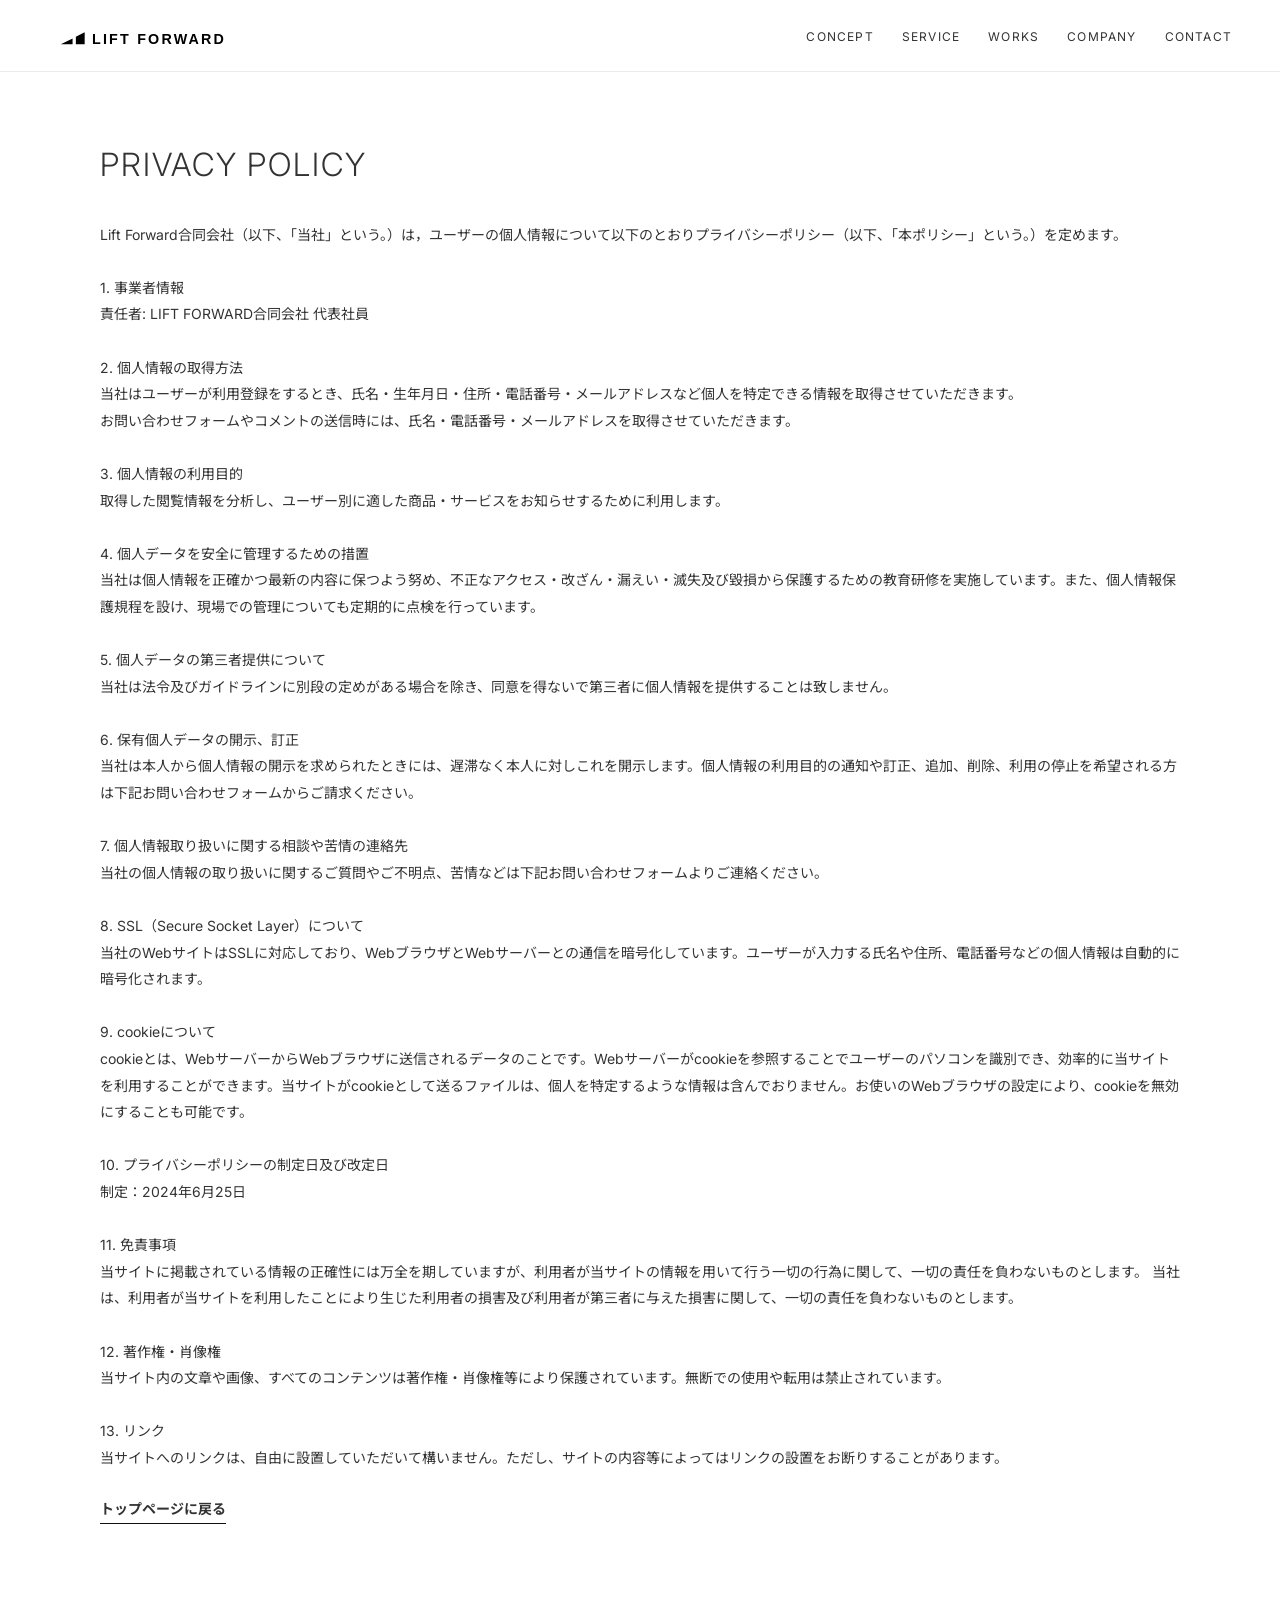
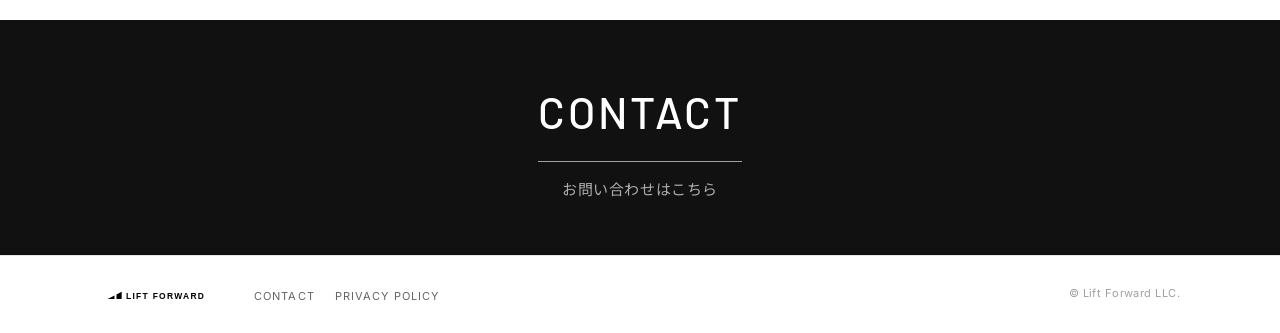
==== privacy.html @ ae910fff "initial commit" ====
<!DOCTYPE html>
<html lang="ja">

<head>
  <meta charset="UTF-8">
  <meta http-equiv="X-UA-Compatible" content="IE=edge">
  <meta name="viewport" content="width=device-width, initial-scale=1.0">
  <title>プライバシーポリシー | Lift Forward</title>
  <link rel="icon" href="/favicon.ico" type="image/x-icon">
  <link rel="shortcut icon" href="/favicon.ico" type="image/x-icon">
  <link rel="preconnect" href="https://fonts.googleapis.com">
  <link rel="preconnect" href="https://fonts.gstatic.com" crossorigin>
  <link href="https://fonts.googleapis.com/css2?family=Barlow:wght@500;600&family=Inter:wght@400&family=Noto+Sans+JP:wght@400;700&display=swap" rel="stylesheet">
  <link rel="stylesheet" href="/css/style.css">
  <script src="/js/script.js"></script>
</head>

<body>
  <header class="header fade-in">
    <a class="header__logo" href="/">
      <img src="/img/logo.svg" alt="Lift Forward">
    </a>
    <span class="header__menu-btn"></span>
    <nav class="header__menu">
      <ul class="header__menu-list">
        <li class="header__menu-item">
          <a href="/#concept">CONCEPT</a>
        </li>
        <li class="header__menu-item">
          <a href="/#service">SERVICE</a>
        </li>
        <li class="header__menu-item">
          <a href="/#works">WORKS</a>
        </li>
        <li class="header__menu-item">
          <a href="/#company">COMPANY</a>
        </li>
        <li class="header__menu-item">
          <a href="https://share.hsforms.com/1t3qfGLi1QRy1oQM1KG4_0g597ad" target="_blank" rel="noopener noreferrer">CONTACT</a>
        </li>
      </ul>
    </nav>
  </header>

  <main>
    <div class="privacy">
      <h1 class="privacy__heading">PRIVACY POLICY</h1>
      <p class="privacy__text">
        Lift Forward合同会社（以下、「当社」という。）は，ユーザーの個人情報について以下のとおりプライバシーポリシー（以下、「本ポリシー」という。）を定めます。<br><br>

        1. 事業者情報<br>
        責任者: LIFT FORWARD合同会社 代表社員<br><br>

        2. 個人情報の取得方法<br>
        当社はユーザーが利用登録をするとき、氏名・生年月日・住所・電話番号・メールアドレスなど個人を特定できる情報を取得させていただきます。<br>
        お問い合わせフォームやコメントの送信時には、氏名・電話番号・メールアドレスを取得させていただきます。<br><br>

        3. 個人情報の利用目的<br>
        取得した閲覧情報を分析し、ユーザー別に適した商品・サービスをお知らせするために利用します。<br><br>

        4. 個人データを安全に管理するための措置<br>
        当社は個人情報を正確かつ最新の内容に保つよう努め、不正なアクセス・改ざん・漏えい・滅失及び毀損から保護するための教育研修を実施しています。また、個人情報保護規程を設け、現場での管理についても定期的に点検を行っています。<br><br>

        5. 個人データの第三者提供について<br>
        当社は法令及びガイドラインに別段の定めがある場合を除き、同意を得ないで第三者に個人情報を提供することは致しません。<br><br>

        6. 保有個人データの開示、訂正<br>
        当社は本人から個人情報の開示を求められたときには、遅滞なく本人に対しこれを開示します。個人情報の利用目的の通知や訂正、追加、削除、利用の停止を希望される方は下記お問い合わせフォームからご請求ください。<br><br>

        7. 個人情報取り扱いに関する相談や苦情の連絡先<br>
        当社の個人情報の取り扱いに関するご質問やご不明点、苦情などは下記お問い合わせフォームよりご連絡ください。<br><br>

        8. SSL（Secure Socket Layer）について<br>
        当社のWebサイトはSSLに対応しており、WebブラウザとWebサーバーとの通信を暗号化しています。ユーザーが入力する氏名や住所、電話番号などの個人情報は自動的に暗号化されます。<br><br>

        9. cookieについて<br>
        cookieとは、WebサーバーからWebブラウザに送信されるデータのことです。Webサーバーがcookieを参照することでユーザーのパソコンを識別でき、効率的に当サイトを利用することができます。当サイトがcookieとして送るファイルは、個人を特定するような情報は含んでおりません。お使いのWebブラウザの設定により、cookieを無効にすることも可能です。<br><br>

        10. プライバシーポリシーの制定日及び改定日<br>
        制定：2024年6月25日<br><br>

        11. 免責事項<br>
        当サイトに掲載されている情報の正確性には万全を期していますが、利用者が当サイトの情報を用いて行う一切の行為に関して、一切の責任を負わないものとします。
        当社は、利用者が当サイトを利用したことにより生じた利用者の損害及び利用者が第三者に与えた損害に関して、一切の責任を負わないものとします。<br><br>

        12. 著作権・肖像権<br>
        当サイト内の文章や画像、すべてのコンテンツは著作権・肖像権等により保護されています。無断での使用や転用は禁止されています。<br><br>

        13. リンク<br>
        当サイトへのリンクは、自由に設置していただいて構いません。ただし、サイトの内容等によってはリンクの設置をお断りすることがあります。
      </p>
      <a href="/" class="privacy__link">トップページに戻る</a>
    </div>

    <section id="contact" class="contact fade-in">
      <a href="https://share.hsforms.com/1t3qfGLi1QRy1oQM1KG4_0g597ad" target="_blank" rel="noopener noreferrer">
        <h2 class="heading--2 contact__heading">CONTACT</h2>
        <div class="contact__text">お問い合わせはこちら</div>
      </a>
    </section>
  </main>

  <footer class="footer">
    <div class="footer__inner">
      <a href="/">
        <img class="footer__logo" src="/img/logo.svg" alt="Lift Forward">
      </a>
      <div class="spacer is-sp"></div>
      <ul class="footer__menu">
        <li class="footer__menu-item">
           <a href="https://share.hsforms.com/1t3qfGLi1QRy1oQM1KG4_0g597ad" target="_blank" rel="noopener noreferrer">CONTACT</a>
        </li>
        <li class="footer__menu-item">
          <a href="privacy.html" rel="noopener noreferrer">PRIVACY POLICY</a>
        </li>
      </ul>
      <div class="footer__copyright">© Lift Forward LLC.</div>
    </div>
  </footer>
</body>

</html>
---- css/style.css ----
/* ============================================================
   Lift Forward — style.css

   Type scale  : Major Third (×1.25)
                 0.75rem / 0.875rem / 1rem / 1.25rem / 1.5rem
                 + clamp() for display headings
   Units       : rem for fonts & spacing / px for borders & fixed UI
   Borders     : 4箇所のみ（header下・CONCEPTアクセント・SERVICE区切り・footer上）
   Web fonts   : Lusitana(400) + Noto Sans JP(400,700) のみ
   ============================================================ */


/* ── Variables ─────────────────────────── */

:root {
  --black   : #111111;
  --white   : #ffffff;
  --gray    : #a0a0a0;
  --text    : #333333;
  --muted   : #666666;

  --header-h: 72px;
  --pad-x   : 3rem;       /* 48px */
  --max-w   : 1080px;
  --sec-py  : 5.5rem;     /* ~88px */
}

@media (max-width: 899px) {
  :root {
    --header-h: 56px;
    --pad-x   : 1.25rem;  /* 20px */
    --sec-py  : 3.5rem;   /* 56px */
  }
}


/* ── Reset ─────────────────────────────── */

*, *::before, *::after { box-sizing: border-box; }

html { scroll-behavior: smooth; }

body, h1, h2, h3, p, dl, dt, dd, ul, ol, li, figure {
  margin: 0; padding: 0;
}

ul, ol  { list-style: none; }
img     { display: block; max-width: 100%; }
a       { color: inherit; text-decoration: none; }

h1, h2, h3 { font-size: inherit; font-weight: inherit; }


/* ── Base ──────────────────────────────── */

body {
  font-family   : 'Inter', 'Noto Sans JP', sans-serif;
  font-size     : 1rem;          /* 16px */
  line-height   : 1.8;
  color         : var(--text);
  background    : var(--white);
  -webkit-font-smoothing: antialiased;
}

body.is-fixed { overflow: hidden; }


/* ── Visibility ────────────────────────── */

.is-pc { display: block; }
.is-sp { display: none;  }

@media (max-width: 899px) {
  .is-pc { display: none;  }
  .is-sp { display: block; }
}

/* fade-in: JS が .scroll-in を付与するが非表示にはしない */
.fade-in, .scroll-in { opacity: 1; transform: none; }


/* ── Display type ──────────────────────── */

/*
  Major Third スケール（×1.25）
  display-lg : clamp(3rem, 5.5vw, 4.5rem)  = 48–72px
  display-sm : clamp(2rem, 4vw,   3.5rem)  = 32–56px
*/

.heading--1 {
  font-family   : 'Barlow', sans-serif;
  font-size     : clamp(2.75rem, 5.5vw, 4.25rem);
  font-weight   : 600;
  line-height   : 1.05;
  letter-spacing: 0.05em;
  color         : var(--black);
}

.heading--2 {
  font-family   : 'Barlow', sans-serif;
  font-size     : clamp(1.75rem, 3.5vw, 2.75rem);
  font-weight   : 500;
  letter-spacing: 0.06em;
  color         : var(--black);
  padding-bottom: 0.625rem;
  border-bottom : 1px solid var(--gray);
  display       : inline-block;
}


/* ── Header ────────────────────────────── */

.header {
  position      : fixed;
  top           : 0; left: 0; right: 0;
  height        : var(--header-h);
  display       : flex;
  align-items   : center;
  justify-content: space-between;
  padding       : 0 var(--pad-x);
  background    : var(--white);
  border-bottom : 1px solid rgba(0,0,0,0.08);  /* ① header下 */
  z-index       : 100;
}

.header__logo img {
  height: 2.75rem;   /* 44px */
  width : auto;
}

/* Nav — PC */
.header__menu-list { display: flex; gap: 1.75rem; }

.header__menu-item a {
  font-family   : 'Inter', sans-serif;
  font-size     : 0.75rem;     /* 12px */
  font-weight   : 400;
  letter-spacing: 0.1em;
  position      : relative;
}

.header__menu-item a::after {
  content   : '';
  position  : absolute;
  bottom    : -2px; left: 0;
  width     : 0; height: 1px;
  background: var(--black);
  transition: width 0.25s ease;
}
.header__menu-item a:hover::after { width: 100%; }

/* Hamburger — SP */
.header__menu-btn { display: none; }

@media (max-width: 899px) {
  .header__logo img { height: 2rem; }

  .header__menu-btn {
    display : block;
    position: relative;
    width: 1.625rem; height: 1rem;   /* 26×16px */
    cursor  : pointer;
    z-index : 301;
  }
  .header__menu-btn::before,
  .header__menu-btn::after {
    content   : '';
    position  : absolute;
    left      : 0;
    width     : 100%; height: 1px;
    background: var(--black);
    transition: transform 0.3s ease, background 0.3s ease;
  }
  .header__menu-btn::before { top: 3px; }
  .header__menu-btn::after  { top: 13px; }

  .header__menu-btn.is-open::before,
  .header__menu-btn.is-open::after { background: var(--white); }
  .header__menu-btn.is-open::before { transform: translateY(5px)  rotate(45deg);  }
  .header__menu-btn.is-open::after  { transform: translateY(-5px) rotate(-45deg); }

  /* SP overlay menu */
  .header__menu {
    position  : fixed; inset: 0;
    background: var(--black);
    display   : flex;
    align-items: center;
    padding   : 0 var(--pad-x);
    opacity   : 0; visibility: hidden;
    transition: opacity 0.3s ease, visibility 0.3s ease;
    z-index   : 300;
  }
  .header__menu.is-open { opacity: 1; visibility: visible; }

  .header__menu-list { flex-direction: column; gap: 1.25rem; }

  .header__menu-item a {
    color      : var(--white);
    font-size  : 1.5rem;
    font-weight: 300;
  }
  .header__menu-item a::after { background: var(--white); }
}


/* ── MV / Hero ─────────────────────────── */

.mv {
  display              : grid;
  grid-template-columns: 1fr 1fr;
  height               : 58vh;
  min-height           : 380px;
  max-height           : 520px;
  margin-top           : var(--header-h);
  overflow             : hidden;
}

.mv__content {
  display        : flex;
  flex-direction : column;
  justify-content: center;
  padding        : 3.5rem var(--pad-x);
}

.mv__photo {
  background: url(/img/mv_pc_01.jpg) center / cover no-repeat;
}

.mv__text {
  margin-top    : 0.625rem;   /* 10px */
  font-size     : 0.875rem;   /* 14px */
  font-weight   : 400;
  letter-spacing: 0.04em;
  line-height   : 1.6;
  color         : var(--muted);
}

@media (max-width: 899px) {
  .mv {
    display   : block;
    position  : relative;
    height    : 72vw;
    min-height: 300px;
    max-height: 440px;
  }
  .mv__photo {
    background-image: url(/img/mv_sp_01.jpg);
    position: absolute; inset: 0;
    height  : 100%;
  }
  .mv__content {
    position: absolute; inset: 0;
    z-index : 1;
    display : flex;
    flex-direction : column;
    justify-content: center;
    padding : 1.75rem var(--pad-x);
    background: transparent;
  }
  .heading--1 { font-size: 2.25rem; }
  .mv__text   { margin-top: 0.5rem; font-size: 0.75rem; }
}


/* ── Section wrapper (共通) ────────────── */

.concept,
.service,
.works,
.company {
  max-width: calc(var(--max-w) + var(--pad-x) * 2);
  margin   : 0 auto;
  padding  : var(--sec-py) var(--pad-x);
}


/* ── CONCEPT ───────────────────────────── */

.concept__title {
  margin-top    : 1rem;
  font-size     : 1.125rem;   /* 18px */
  font-weight   : 700;
  line-height   : 1.65;
  color         : var(--black);
}

.concept__text {
  margin-top: 1rem;
  max-width : 40rem;   /* ~640px */
  font-size : 0.9375rem;   /* 15px */
  line-height: 1.9;
  color     : var(--text);
}

@media (max-width: 899px) {
  .concept__title { font-size: 1.0625rem; }   /* 17px */
  .concept__text  { font-size: 0.875rem; }    /* 14px */
}


/* ── SERVICE ───────────────────────────── */

.service__content {
  display              : grid;
  grid-template-columns: repeat(3, 1fr);
  gap                  : 0 2.5rem;
  margin-top           : 1rem;
}

.service__item {
  padding-top: 1.25rem;
}

.service__title {
  font-size  : 1.0625rem;   /* 17px */
  font-weight: 700;
  color      : var(--black);
}

.service__title::after {
  content       : attr(data-title);
  display       : block;
  margin-top    : 0.375rem;
  font-family   : 'Inter', sans-serif;
  font-size     : 0.6875rem;   /* 11px */
  font-weight   : 400;
  letter-spacing: 0.12em;
  color         : var(--gray);
}

.service__text {
  margin-top : 0.875rem;
  font-size  : 0.8125rem;   /* 13px */
  line-height: 1.9;
  color      : var(--text);
}

@media (max-width: 899px) {
  .service__content { grid-template-columns: 1fr; }
  .service__item + .service__item { margin-top: 2rem; }
}


/* ── WORKS ─────────────────────────────── */

.works__content {
  display        : grid;
  grid-template-columns: repeat(2, 1fr);
  gap            : 2.5rem 3rem;
  margin-top     : 1.5rem;
}

.works__item {}

.works__title-block {
  display              : grid;
  grid-template-columns: auto 1fr;
  grid-template-rows   : auto auto;
  gap                  : 0 0.875rem;
}

.works__num {
  grid-row     : 1 / 3;
  align-self   : start;
  padding-top  : 0.125rem;
  font-family  : 'Inter', sans-serif;
  font-size    : 0.8125rem;   /* 13px */
  letter-spacing: 0.04em;
  color        : var(--black);
  white-space  : nowrap;
}
.works__num::after { content: ' /'; }

.works__subtitle {
  grid-row     : 2; grid-column: 2;
  font-size    : 0.6875rem;   /* 11px */
  font-weight  : 700;
  color        : var(--gray);
  letter-spacing: 0.04em;
}

.works__title {
  grid-row     : 1; grid-column: 2;
  font-size    : 1rem;
  font-weight  : 700;
  color        : var(--black);
  line-height  : 1.4;
}

.works__text {
  margin-top : 1rem;
  font-size  : 0.8125rem;   /* 13px */
  line-height: 1.9;
  color      : var(--text);
}

.works__period { display: none; }

@media (max-width: 899px) {
  .works__content { grid-template-columns: 1fr; gap: 2rem; }
}


/* ── COMPANY ───────────────────────────── */

.company__table {
  display              : grid;
  grid-template-columns: 7.5rem 1fr;   /* 120px */
  margin-top           : 2.5rem;
}

.company__table dt,
.company__table dd {
  padding     : 0.875rem 0;
  font-size   : 0.9375rem;   /* 15px */
  line-height : 1.7;
}

.company__table dt {
  font-weight  : 700;
  color        : var(--black);
  padding-right: 1.25rem;
}

.company__table dd { color: var(--text); }

@media (max-width: 899px) {
  .company__table { grid-template-columns: 5rem 1fr; }
  .company__table dt,
  .company__table dd { font-size: 0.875rem; }
}


/* ── CONTACT ───────────────────────────── */

.contact { padding: 0; }

.contact a {
  display        : flex;
  flex-direction : column;
  align-items    : center;
  justify-content: center;
  padding        : 3.25rem var(--pad-x);   /* 52px */
  background     : var(--black);
  transition     : opacity 0.2s;
}
.contact a:hover { opacity: 0.85; }

.contact__heading { color: var(--white); }

.contact__text {
  margin-top    : 0.875rem;
  font-size     : 0.9375rem;
  color         : rgba(255,255,255,0.65);
  letter-spacing: 0.04em;
}

@media (max-width: 899px) {
  .contact a     { padding: 2.5rem var(--pad-x); }
  .contact__text { font-size: 0.8125rem; }
}


/* ── Footer ────────────────────────────── */

.footer { border-top: 1px solid rgba(0,0,0,0.1); }   /* ④ footer上 */

.footer__inner {
  max-width: calc(var(--max-w) + var(--pad-x) * 2);
  margin   : 0 auto;
  padding  : 1.5rem var(--pad-x);
  display  : flex;
  align-items: center;
  gap      : 1.5rem;
}

.footer__logo { height: 1.625rem; width: auto; }

.footer__menu { display: flex; gap: 1.25rem; }

.footer__menu-item a {
  font-family   : 'Inter', sans-serif;
  font-size     : 0.6875rem;   /* 11px */
  letter-spacing: 0.1em;
  color         : var(--muted);
  transition    : color 0.2s;
}
.footer__menu-item a:hover { color: var(--black); }

.footer__copyright {
  margin-left   : auto;
  font-size     : 0.6875rem;
  color         : var(--gray);
  letter-spacing: 0.04em;
}

.spacer { display: none; }

@media (max-width: 899px) {
  .footer__inner    { flex-wrap: wrap; gap: 0.75rem; }
  .footer__copyright { width: 100%; margin-left: 0; }
}


/* ── Privacy ───────────────────────────── */

.privacy {
  max-width : calc(var(--max-w) + var(--pad-x) * 2);
  margin    : var(--header-h) auto 0;
  padding   : 4rem var(--pad-x) 6rem;
}

.privacy__heading {
  font-family   : 'Inter', sans-serif;
  font-size     : 2rem;
  font-weight   : 300;
  letter-spacing: 0.06em;
}

.privacy__text {
  margin-top : 1.75rem;
  font-size  : 0.875rem;
  line-height: 1.9;
}

.privacy__link {
  display      : inline-block;
  margin-top   : 1.5rem;
  font-size    : 0.875rem;
  font-weight  : 700;
  border-bottom: 1px solid var(--black);
  padding-bottom: 2px;
  transition   : opacity 0.2s;
}
.privacy__link:hover { opacity: 0.6; }
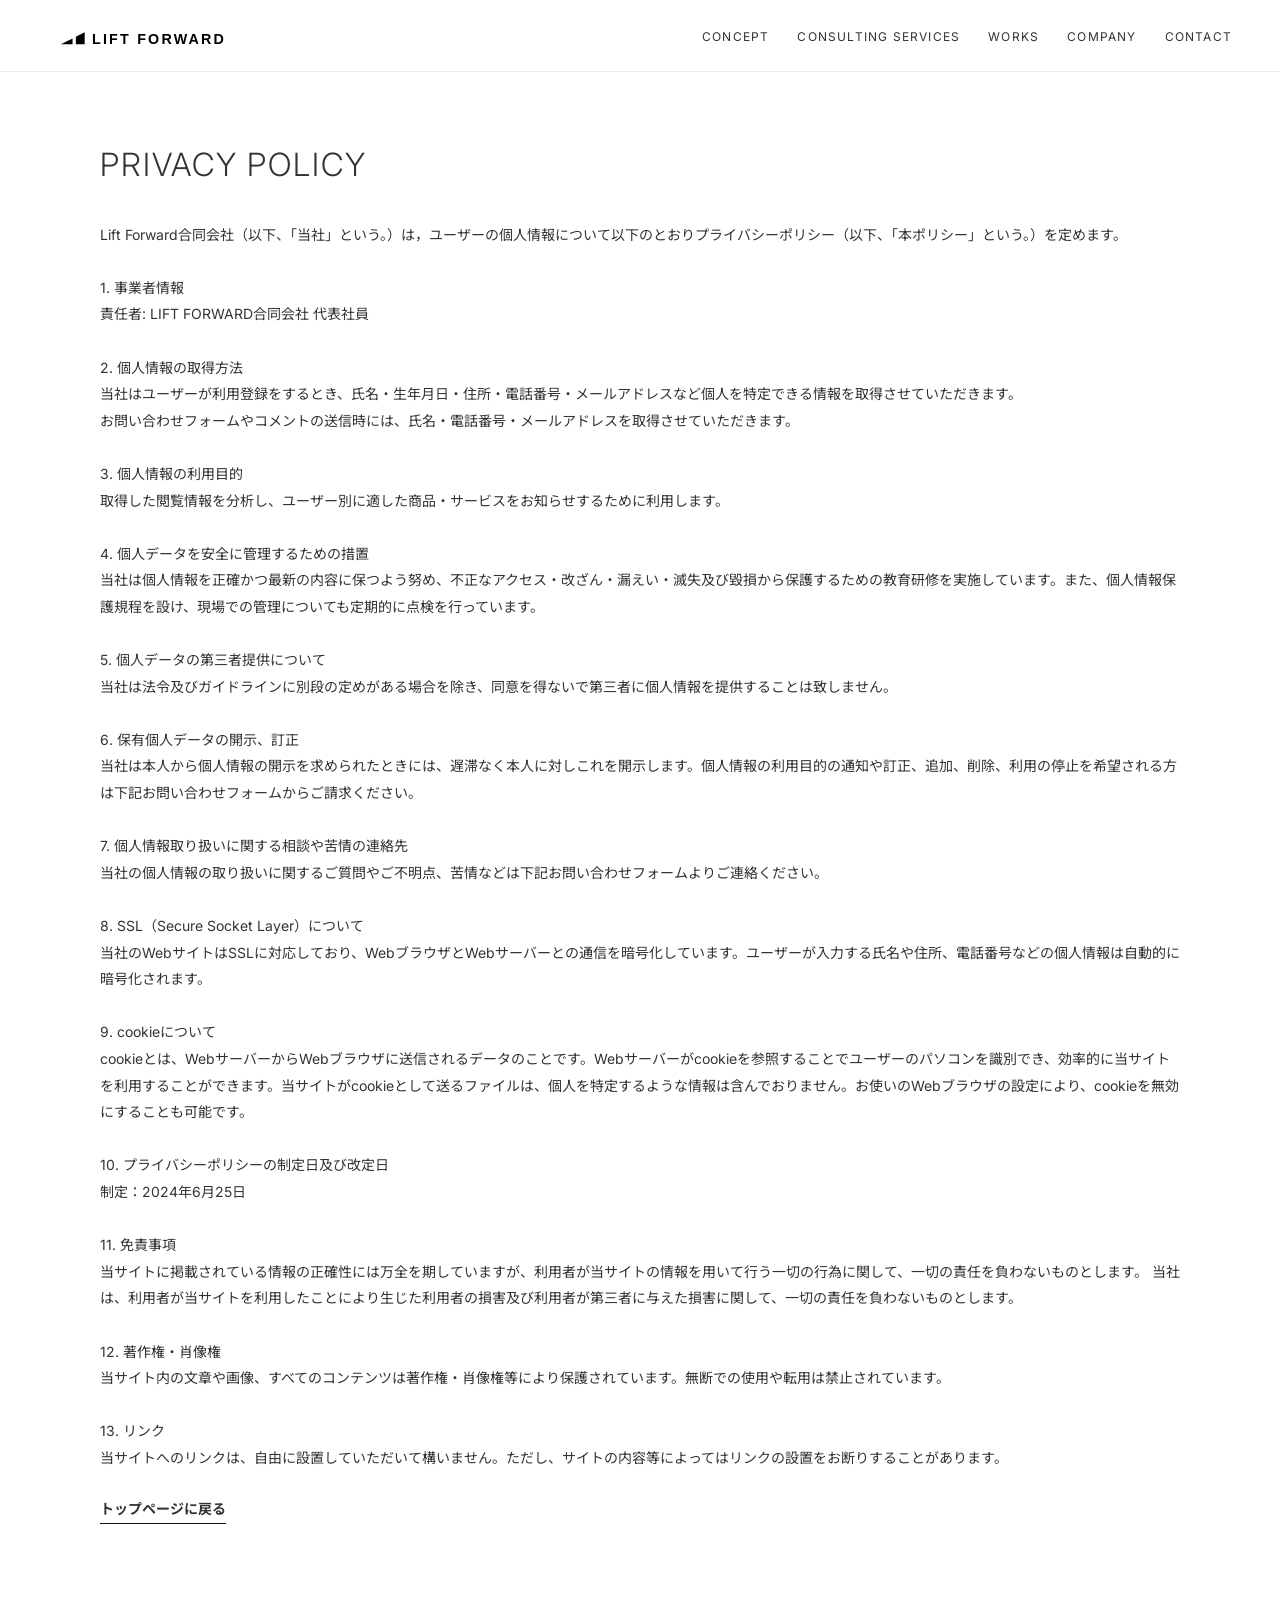
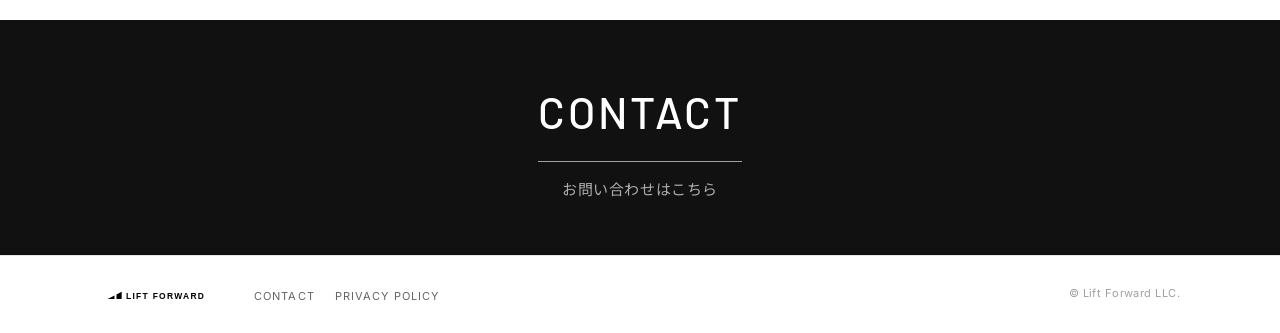
==== commit a6327a62: "nav: SERVICE → CONSULTING SERVICES に変更、不要画像を削除 Co-Authored-By: Claude Sonnet 4.6 <noreply@anthropic." ====
--- a/privacy.html
+++ b/privacy.html
@@ -27,7 +27,7 @@
           <a href="/#concept">CONCEPT</a>
         </li>
         <li class="header__menu-item">
-          <a href="/#service">SERVICE</a>
+          <a href="/#service">CONSULTING SERVICES</a>
         </li>
         <li class="header__menu-item">
           <a href="/#works">WORKS</a>
